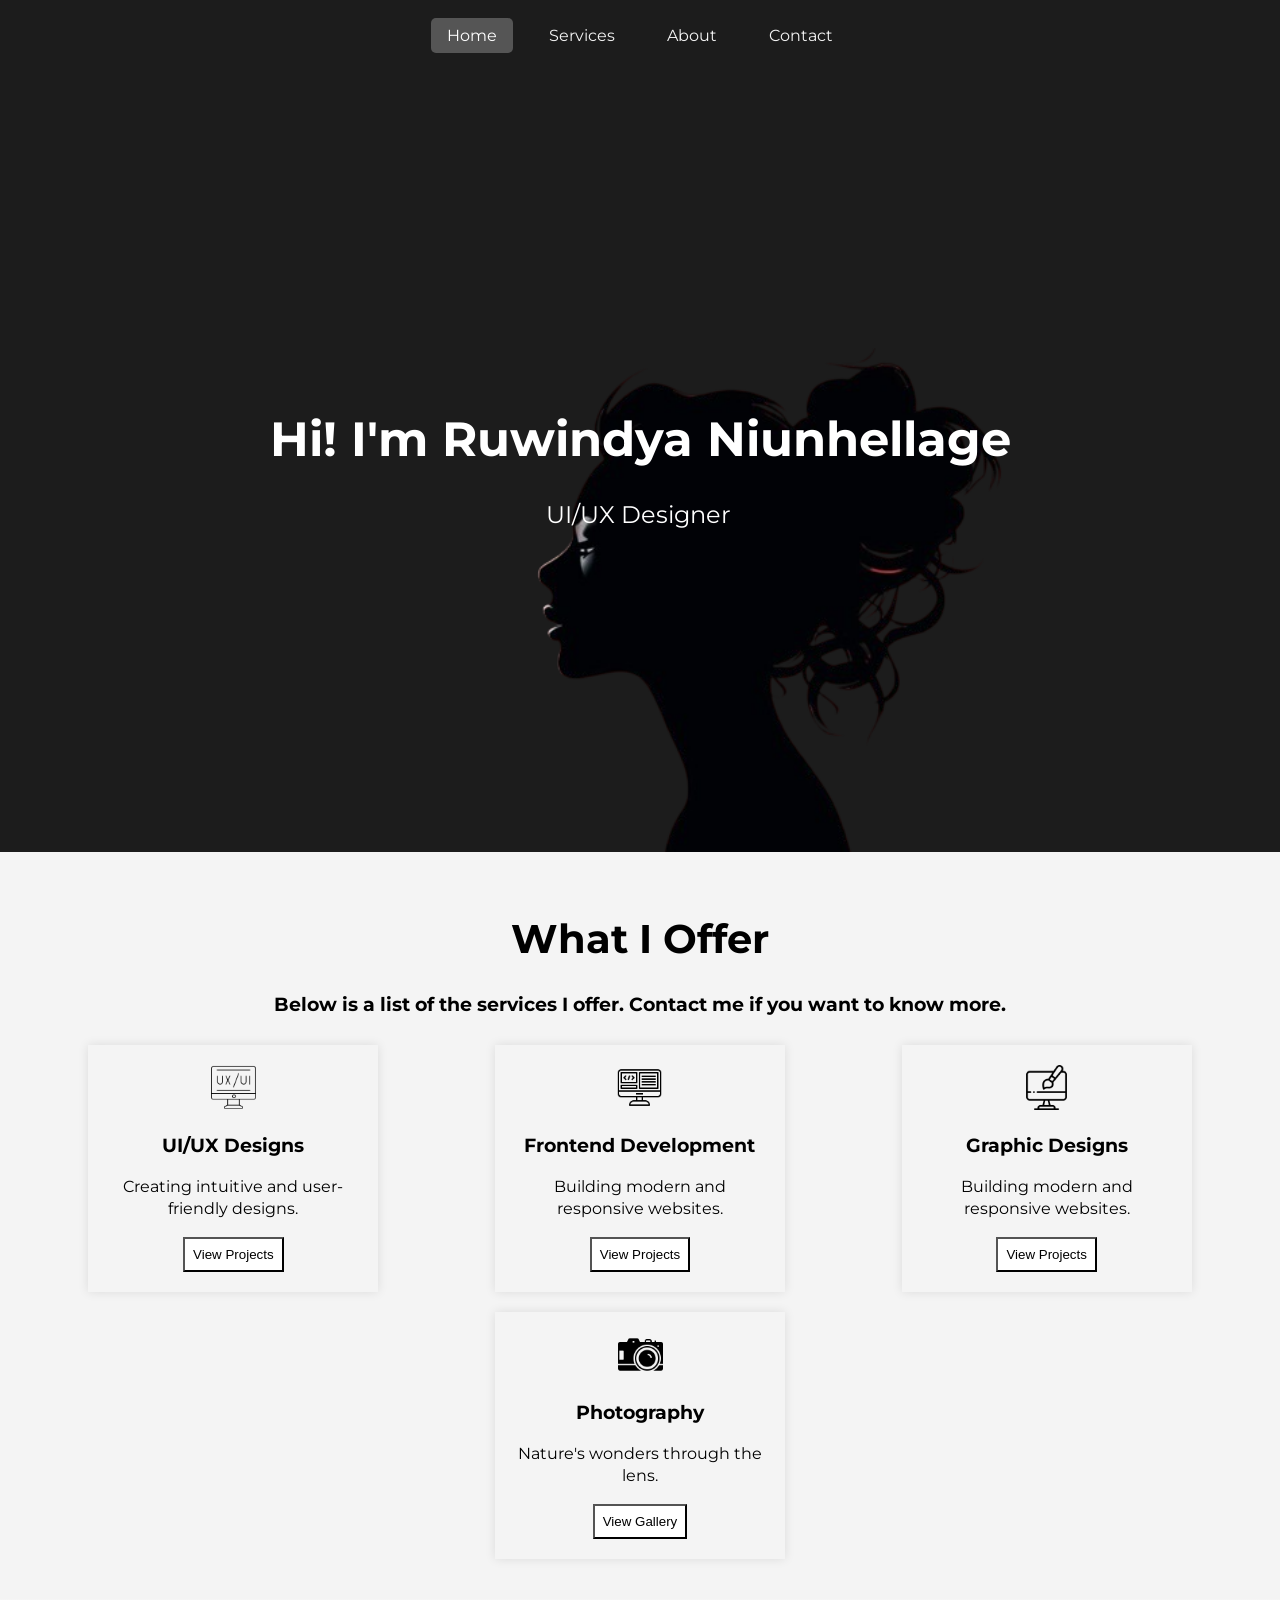
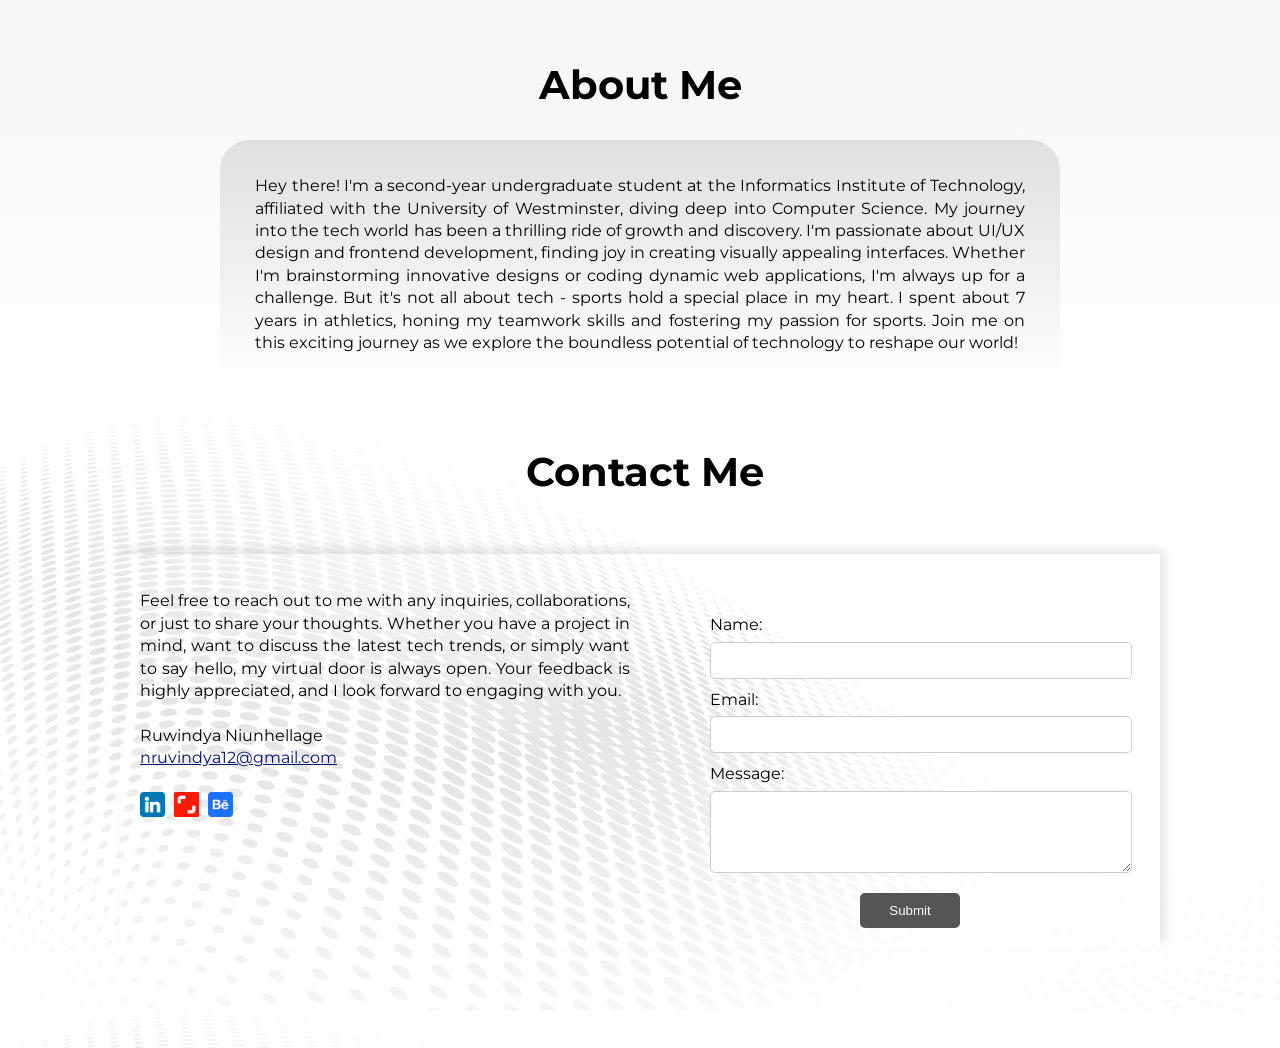
==== index.html @ b95e92e0 "Rename home.html" ====
<!DOCTYPE html>
<html lang="en">

<head>
    <meta charset="UTF-8">
    <meta name="viewport" content="width=device-width, initial-scale=1.0">
    <title>Ruwindya Niunhellage</title>
    <link rel="stylesheet" href="style.css">
</head>


<body>
    <header>
        <nav>
            <ul>
                <li><a href="#home" class="active">Home</a></li>
                <li><a href="#services">Services</a></li>
                <li><a href="#about">About</a></li>
                <li><a href="#contact">Contact</a></li>
            </ul>
        </nav>
    </header>

    <section id="home">
        <div class="intro">
            <h1>Hi! I'm Ruwindya Niunhellage</h1>
            <p class="typing"></p>
        </div>
    </section>

    <section id="services">
        <h2>What I Offer</h2>
        <h3>Below is a list of the services I offer. Contact me if you want to know more.</h3>
        <div class="service-cards">
            <div class="card">
                <img src="images/UIUX.png" alt="UI/UX">
                <h3>UI/UX Designs</h3>
                <p>Creating intuitive and user-friendly designs.</p>
                <input type="button" value="View Projects" onclick="location.href='uiux_main.html'">
            </div>
            <div class="card">
                <img src="images/frontdev.png" alt="Frontend Development">
                <h3>Frontend Development</h3>
                <p>Building modern and responsive websites.</p>
                <input type="button" value="View Projects" onclick="location.href='frontend_main.html'">
            </div>
            <div class="card">
                <img src="images/webdesign.png" alt="Graphic Designs">
                <h3>Graphic Designs</h3>
                <p>Building modern and responsive websites.</p>
                <input type="button" value="View Projects" onclick="location.href='graphic_main.html'">
            </div>
            <div class="card">
                <img src="images/photography.png" alt="Photography">
                <h3>Photography</h3>
                <p>Nature's wonders through the lens.</p>
                <input type="button" value="View Gallery" onclick="location.href='photography.html'">
            </div>
        </div>
    </section>

    <section id="about">
        <h2>About Me</h2>
        <div class="about-section">
            <p>Hey there! I'm a second-year undergraduate student at the Informatics Institute of
                    Technology, affiliated with the University of Westminster, diving deep into Computer Science.
                My journey into the tech world has been a thrilling ride of growth and discovery. I'm passionate about UI/UX
                    design and frontend development, finding joy in creating visually appealing interfaces.
                    Whether I'm brainstorming innovative designs or coding dynamic web applications, I'm always up for a
                    challenge.
                    But it's not all about tech - sports hold a special place in my heart. I spent about 7 years in athletics,
                    honing my teamwork skills and fostering my passion for sports.
                    Join me on this exciting journey as we explore the boundless potential of technology to reshape our world!
                </p>
                </div>
    </section>

    <footer id="contact">
        <h2>Contact Me</h2>
        <section class="contact-section">
            <p>
                Feel free to reach out to me with any inquiries, collaborations, or just to share your thoughts. Whether you
                have a project in mind, want to discuss the latest tech trends, or simply want to say hello, my virtual door is always
                open. Your feedback is highly appreciated, and I look forward to engaging with you.
                <br><br> 
                Ruwindya Niunhellage
                <br>
                <a href="mailto:nruvindya12@gmail.com">nruvindya12@gmail.com</a>
                <br><br>
                <a href="https://www.linkedin.com/in/ruwindyaniunhellage/" target="_blank"><img src="images/linkedin.png" alt="LinkedIn"></a>
                <a href="https://www.shutterstock.com/g/Niunhellage+Ruwindya" target="_blank"><img src="images/shutterstock.png" alt="Shutterstock"></a>
                <a href="https://www.behance.net/nruvindya" target="_blank"><img src="images/behance.png" alt="Behance"></a>
            </p>
    
            <form action="https://api.web3forms.com/submit" method="POST" class="contact-form">
                <input type="hidden" name="access_key" value="99683806-dc40-4cf8-a67b-b9ac26b659de">
            
                <label for="name">Name:</label>
                <input type="text" id="name" name="name" required>
                
                <label for="email">Email:</label>
                <input type="email" id="email" name="email" required>
                
                <label for="message">Message:</label>
                <textarea id="message" name="message" rows="4" required></textarea>
                
                <input type="submit" value="Submit">
            </form>
            
        </section>
    </footer>

    <script src="script.js"> </script>
</body>

</html>
---- style.css ----
@import url('https://fonts.googleapis.com/css2?family=Montserrat:wght@400;700&display=swap');

body {
    font-family: 'Montserrat', sans-serif;
    margin: 0;
    padding: 0;
    box-sizing: border-box;
    scroll-behavior: smooth;
    line-height: 1.4em;
    overflow-x: hidden;
}

h2 {
    font-size: 2.5em;
    text-align: center;
    line-height: 45px;
    animation: slideInFromLeft 1s ease-out;
}

header {
    background-color: rgb(28, 28, 28);
    padding: 20px;
    position: relative;
    top: 0;
    z-index: 1000;
}

nav ul {
    display: flex;
    flex-wrap: wrap;
    justify-content: center;
    list-style: none;
    margin: 0;
    padding: 0;
}

nav ul li {
    margin: 5px 10px;
}

nav ul li a {
    color: #f4f4f4;
    text-decoration: none;
    font-size: 16px;
    transition: color 0.3s;
    padding: 8px 16px;
    border-radius: 5px;
}

nav ul li a.active,
nav ul li a:hover {
    color: #fff;
    background-color: #555;
}

section {
    padding: 30px;
}

#home {
    background-image: url('images/bg.png');
    background-repeat: no-repeat;
    background-position: center bottom;
    background-size: 900px auto; 
    background-color: rgb(28, 28, 28);
    color: white;
    min-height: 80vh;
    display: flex;
    align-items: center;
    justify-content: center;
    text-align: center;
}

.intro {
    max-width: 800px; 
    margin: 0 auto; 
}

.intro h1 {
    font-size: 3em;
    animation: fadeIn 2s ease-in-out;
    line-height: 50px;
}

.typing {
    font-size: 1.5em;
    border-right: .15em solid transparent; 
    animation: blink-caret .75s step-end infinite;
    white-space: nowrap;
}

@keyframes blink-caret {
    from { border-color: transparent; }
    to { border-color: transparent; }
}

#services {
    background-color: #f4f4f4;
    text-align: center;
}

.service-cards {
    display: flex;
    justify-content: space-around;
    flex-wrap: wrap;
}

.card {
    background-size: cover;
    background-position: center;
    padding: 20px;
    margin: 10px;
    box-shadow: 0 0 10px rgba(0, 0, 0, 0.1);
    transition: transform 0.3s;
    width: 250px; 
    color: #000000;
}

.card:hover {
    transform: scale(1.05);
}

.card img {
    width: 45px;
}

input {
    background-color: #ffffff;
    color: rgb(0, 0, 0);
    padding: 8px;
}

input:hover {
    background-color: #000000;
    color: rgb(255, 255, 255);
    cursor: pointer;
}

/* About Section Styles */
#about {
    background: linear-gradient(rgba(242, 242, 242, 0.735), rgb(255, 255, 255)); 
    justify-content: center;
    align-items: center;
    padding: 30px 0;
    position: relative;
    text-align: center; /* Center-align the text */
}

.about-section {
    border-radius: 30px;
    background: linear-gradient(rgb(224, 224, 224), rgb(255, 255, 255));
    width: 80%;
    max-width: 800px;
    margin: 0 auto; /* Center the section */
    padding: 20px;
    box-shadow: 0 0 10px rgba(0, 0, 0, 0.1) 0 -2px 0 0;
    text-align: justify; /* Justify text */
}

.about-section p {
    text-align: justify;
    margin: 15px;
}

footer {
    background-image: url('images/footer_bg.png');
    background-size: auto;
    padding: 30px;
    padding-bottom: 100px;
    display: flex;
    justify-content: center;
    align-items: center;
    flex-direction: column;
    background-color: rgba(255, 255, 255, 0.489); /* This will make the background semi-transparent */
    background-blend-mode: overlay; /* This will blend the background image with the background color */
}

footer h2 {
    margin: 0 0 10px 10px;
    width: 100%;
    text-align: center;
    animation: slideInFromLeft 1s ease-out;
}

footer .contact-section {
    margin-top: 50px;
    display: flex;
    max-width: 1000px;
    width: 100%;
    padding: 20px;
    box-shadow: 5px -5px 10px rgba(0, 0, 0, 0.1);
}

footer p {
    text-align: justify;
    flex: 1;
    margin-right: 50px;
}

footer a {
    color: rgb(0, 20, 120);
    margin-right: 5px;
}

footer a:hover {
    color: rgb(0, 42, 255);
}

.contact-form {
    display: flex;
    flex-direction: column;
    flex: 1;
    max-width: 400px;
    margin: 30px 30px;
    margin-bottom: 0px;
}

.contact-form label {
    margin-top: 10px;
    text-align: left;
}

.contact-form input,
.contact-form textarea {
    width: 100%;
    padding: 10px;
    margin-top: 5px;
    border: 1px solid #ccc;
    border-radius: 5px;
    cursor:auto;
}

.contact-form input,
.contact-form textarea:hover {
    background-color: white;
}

.contact-form input[type="submit"] {
    background-color: #555;
    color: #fff;
    border: none;
    cursor: pointer;
    margin-top: 20px;
    padding: 10px 20px;
    border-radius: 5px;
    width: 100px;
    align-self: center;
}

.contact-form input[type="submit"]:hover {
    background-color: #252525;
}

footer img {
    width: 25px;
    height: auto;
}

@keyframes fadeIn {
    from { opacity: 0; }
    to { opacity: 1; }
}

@keyframes slideInFromLeft {
    from { transform: translateX(-100%); }
    to { transform: translateX(0); }
}

@keyframes slideInFromRight {
    from { transform: translateX(100%); }
    to { transform: translateX(0); }
}

/* Styles for screens smaller than 768px (e.g., tablets and smartphones) */
@media (max-width: 768px) {
    header {
        padding: 10px;
    }

    nav ul li {
        margin: 5px;
    }

    nav ul li a {
        font-size: 14px;
        padding: 6px 12px;
    }

    .intro h1 {
        font-size: 2.5em;
    }

    .service-cards {
        flex-direction: column;
        align-items: center;
    }

    .card {
        text-align: center;
        width: 90%;
        max-width: 300px;
    }

    .about-section {
        width: 50%; /* Adjust width for smaller screens */
    }

    .about-section p {
        text-align: justify; /* Ensure text remains justified */
    }

    footer .contact-section {
        flex-direction: column;
        align-items: center;
    }

    footer p {
        margin-right: 0;
        margin-bottom: 20px;
        text-align: center;
    }

    .contact-form {
        margin: 0;
    }
}

/* Styles for screens smaller than 480px (e.g., smartphones) */
@media (max-width: 480px) {
    .intro h1 {
        font-size: 2em;
    }

    .typing {
        font-size: 1.2em;
    }

    .about-section {
        width: 75%; /* Adjust width for very small screens */
        padding: 15px; /* Adjust padding for very small screens */
    }

    .about-section p {
        text-align: justify; /* Ensure text remains justified */
    }
}
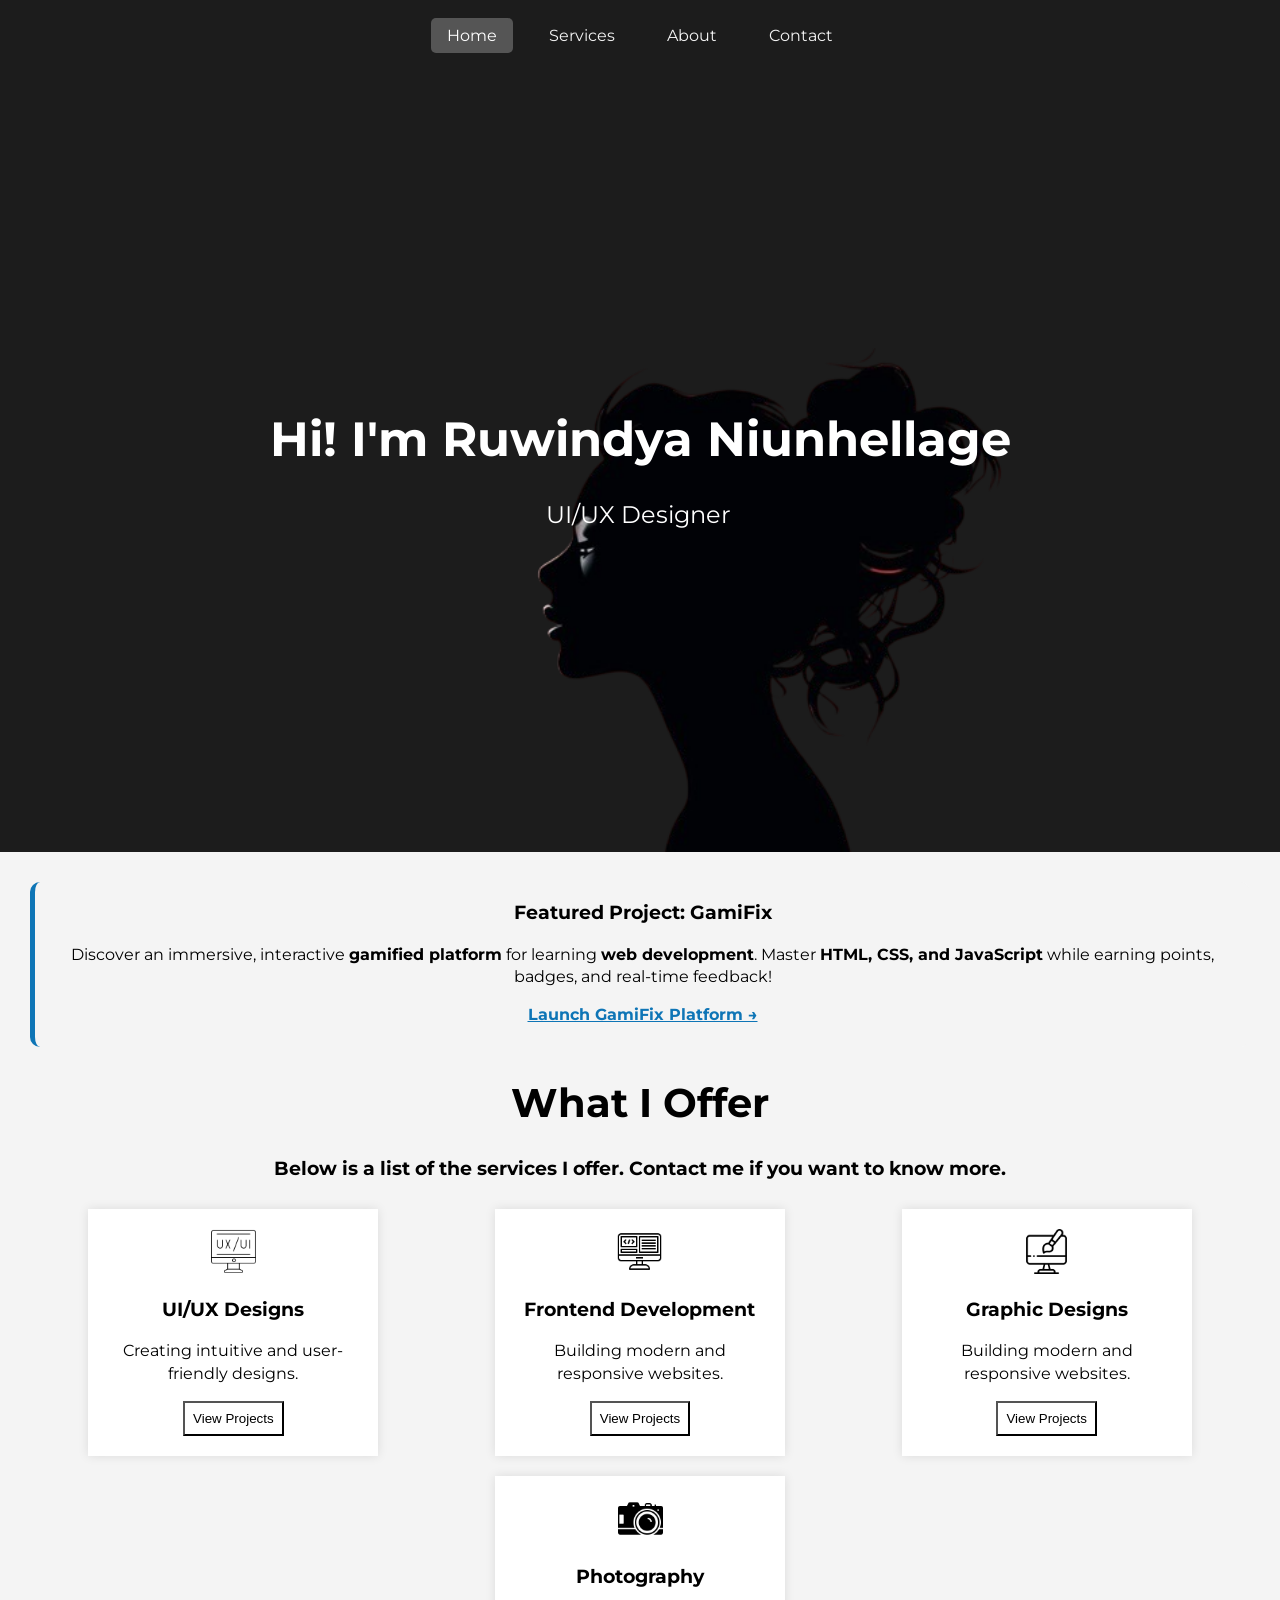
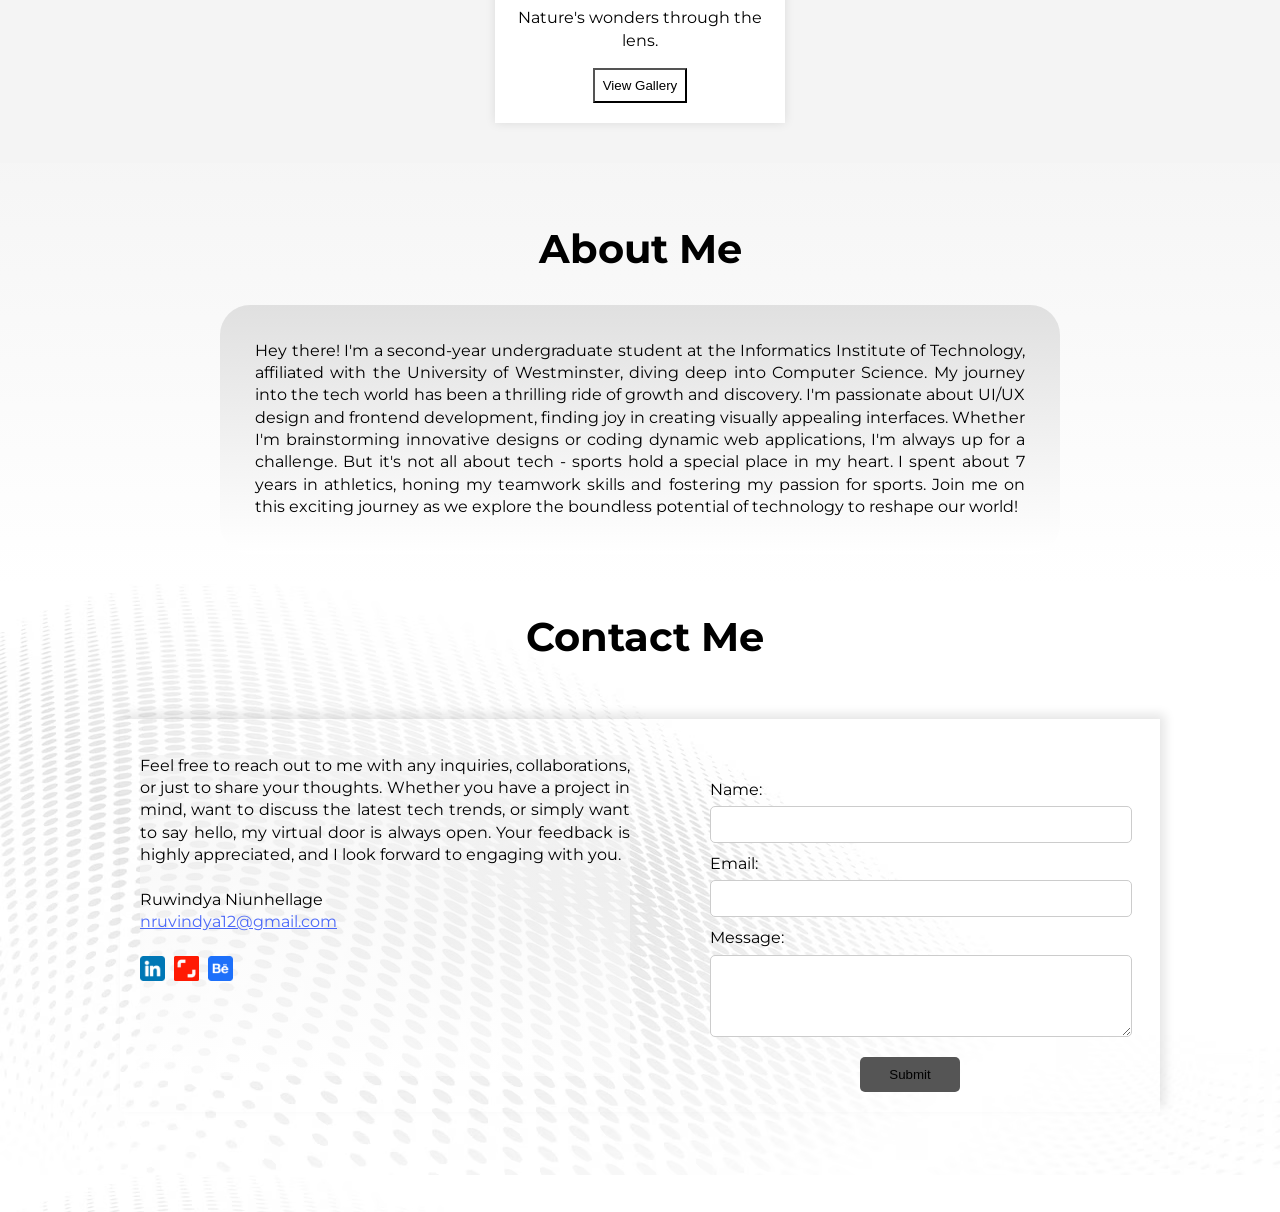
==== commit 2eb7c092: "Add featured project section for GamiFix" ====
--- a/index.html
+++ b/index.html
@@ -29,6 +29,11 @@
     </section>
 
     <section id="services">
+        <div style="background: #f4f4f4; padding: 20px; border-radius: 10px; margin-bottom: 30px; border-left: 5px solid #0e75b6;">
+        <h3 style="margin-top: 0;">Featured Project: GamiFix</h3>
+        <p>Discover an immersive, interactive <b>gamified platform</b> for learning <b>web development</b>. Master <b>HTML, CSS, and JavaScript</b> while earning points, badges, and real-time feedback!</p>
+        <a href="https://sites.google.com/iit.ac.lk/gamifix?usp=sharing" target="_blank" style="color: #0e75b6; font-weight: bold; text-decoration: underline;">Launch GamiFix Platform →</a>
+    </div>
         <h2>What I Offer</h2>
         <h3>Below is a list of the services I offer. Contact me if you want to know more.</h3>
         <div class="service-cards">
@@ -113,4 +118,4 @@
     <script src="script.js"> </script>
 </body>
 
-</html>+</html>
--- a/style.css
+++ b/style.css
@@ -106,6 +106,7 @@
 }
 
 .card {
+    background-color: #ffffff;
     background-size: cover;
     background-position: center;
     padding: 20px;
@@ -171,8 +172,8 @@
     justify-content: center;
     align-items: center;
     flex-direction: column;
-    background-color: rgba(255, 255, 255, 0.489); /* This will make the background semi-transparent */
-    background-blend-mode: overlay; /* This will blend the background image with the background color */
+    background-color: rgba(255, 255, 255, 0.489); 
+    background-blend-mode: overlay;
 }
 
 footer h2 {
@@ -195,15 +196,12 @@
     text-align: justify;
     flex: 1;
     margin-right: 50px;
-}
-
+    background: linear-gradient(rgba(242, 242, 242, 0.6), rgba(255, 255, 255, 0.5));
+}
+ 
 footer a {
-    color: rgb(0, 20, 120);
+    color: rgb(75, 104, 248);
     margin-right: 5px;
-}
-
-footer a:hover {
-    color: rgb(0, 42, 255);
 }
 
 .contact-form {
@@ -230,14 +228,8 @@
     cursor:auto;
 }
 
-.contact-form input,
-.contact-form textarea:hover {
-    background-color: white;
-}
-
 .contact-form input[type="submit"] {
     background-color: #555;
-    color: #fff;
     border: none;
     cursor: pointer;
     margin-top: 20px;
@@ -247,10 +239,6 @@
     align-self: center;
 }
 
-.contact-form input[type="submit"]:hover {
-    background-color: #252525;
-}
-
 footer img {
     width: 25px;
     height: auto;
@@ -290,6 +278,11 @@
         font-size: 2.5em;
     }
 
+    #home {
+        background-size: 500px auto;
+        background-position: center bottom;
+    }
+
     .service-cards {
         flex-direction: column;
         align-items: center;
@@ -335,6 +328,11 @@
         font-size: 1.2em;
     }
 
+    #home {
+        background-size: 500px; 
+        background-position-x: right;
+    }
+
     .about-section {
         width: 75%; /* Adjust width for very small screens */
         padding: 15px; /* Adjust padding for very small screens */
